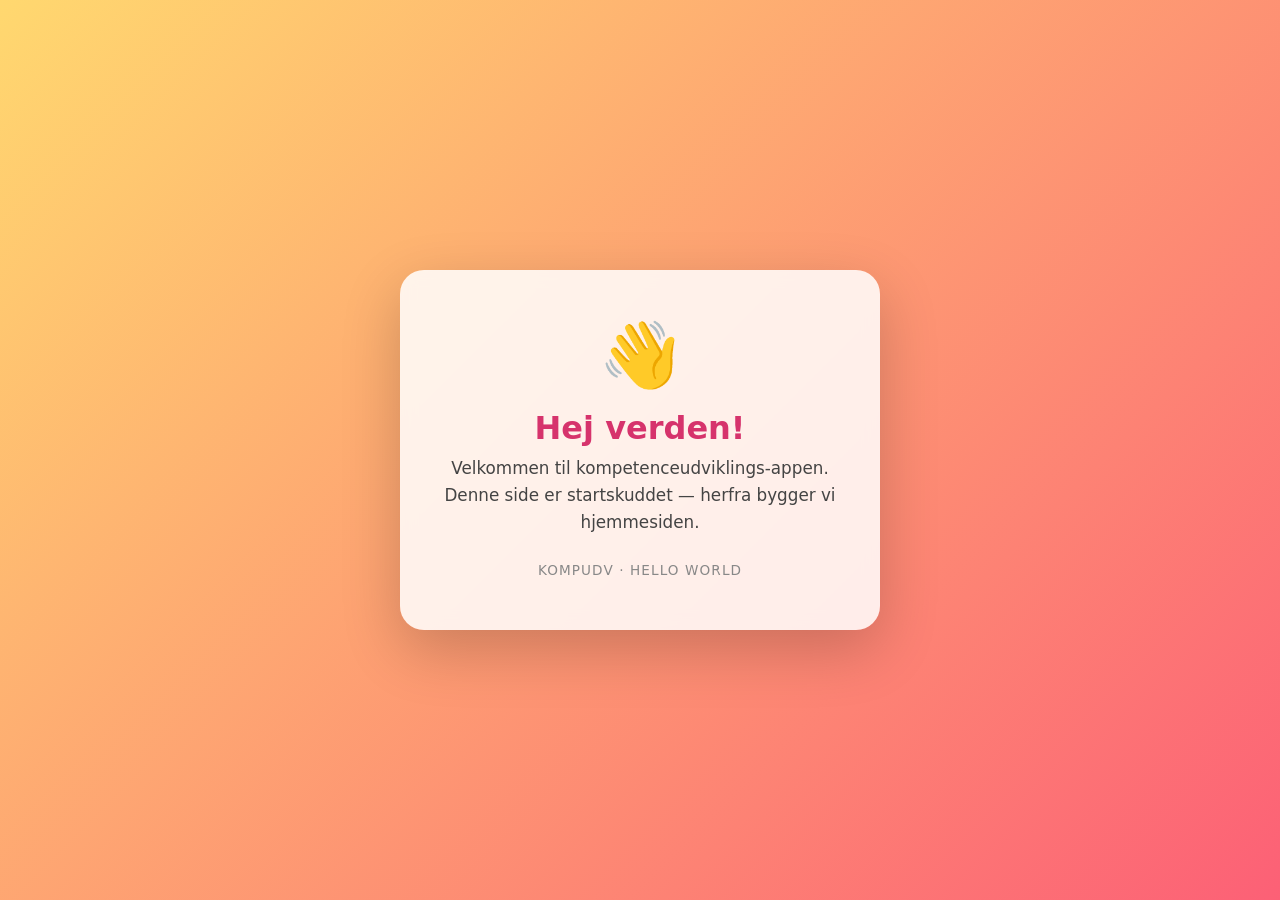
==== index.html @ 4b9945a5 "Add cheerful Hello World index.html Startpunkt for kompetenceudviklings-appens hjemmeside.  Co-Autho" ====
<!DOCTYPE html>
<html lang="da">
<head>
  <meta charset="UTF-8" />
  <meta name="viewport" content="width=device-width, initial-scale=1.0" />
  <title>Kompetenceudvikling — Hello World</title>
  <style>
    :root {
      color-scheme: light dark;
    }

    * {
      box-sizing: border-box;
      margin: 0;
      padding: 0;
    }

    body {
      min-height: 100vh;
      display: grid;
      place-items: center;
      font-family: system-ui, -apple-system, "Segoe UI", Roboto, sans-serif;
      background: linear-gradient(135deg, #ffd86f 0%, #fc6076 100%);
      color: #1a1a2e;
      text-align: center;
      padding: 2rem;
    }

    .card {
      background: rgba(255, 255, 255, 0.85);
      backdrop-filter: blur(8px);
      border-radius: 24px;
      padding: 3rem 2.5rem;
      box-shadow: 0 20px 60px rgba(0, 0, 0, 0.2);
      max-width: 480px;
      animation: pop 0.6s cubic-bezier(0.18, 0.89, 0.32, 1.28);
    }

    @keyframes pop {
      from { opacity: 0; transform: scale(0.8) translateY(20px); }
      to { opacity: 1; transform: scale(1) translateY(0); }
    }

    .wave {
      font-size: 4rem;
      display: inline-block;
      animation: wave 2s ease-in-out infinite;
      transform-origin: 70% 70%;
    }

    @keyframes wave {
      0%, 60%, 100% { transform: rotate(0deg); }
      10%, 30% { transform: rotate(14deg); }
      20% { transform: rotate(-8deg); }
      40% { transform: rotate(-4deg); }
      50% { transform: rotate(10deg); }
    }

    h1 {
      font-size: 2rem;
      margin: 1rem 0 0.5rem;
      color: #d6336c;
    }

    p {
      font-size: 1.05rem;
      line-height: 1.6;
      color: #444;
    }

    .tag {
      margin-top: 1.5rem;
      font-size: 0.85rem;
      letter-spacing: 0.08em;
      text-transform: uppercase;
      color: #888;
    }
  </style>
</head>
<body>
  <main class="card">
    <span class="wave" role="img" aria-label="vinkende hånd">👋</span>
    <h1>Hej verden!</h1>
    <p>Velkommen til kompetenceudviklings-appen. Denne side er startskuddet — herfra bygger vi hjemmesiden.</p>
    <p class="tag">Kompudv · Hello World</p>
  </main>
</body>
</html>
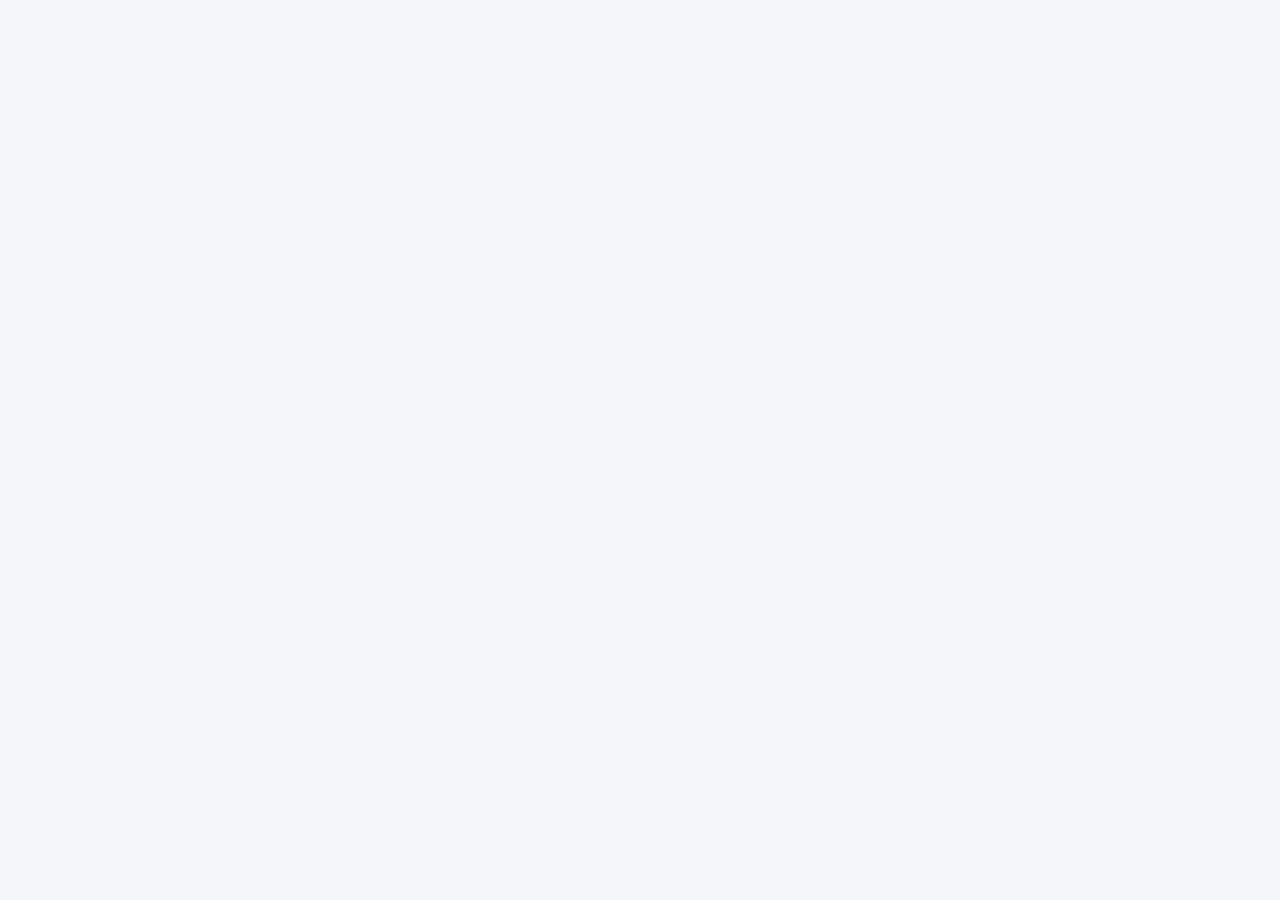
==== commit 3f0fe849: "Byg foerste version af kompetenceudviklings-appen - index.html: app-skal med login-, app- og admin-v" ====
--- a/index.html
+++ b/index.html
@@ -3,86 +3,158 @@
 <head>
   <meta charset="UTF-8" />
   <meta name="viewport" content="width=device-width, initial-scale=1.0" />
-  <title>Kompetenceudvikling — Hello World</title>
-  <style>
-    :root {
-      color-scheme: light dark;
-    }
-
-    * {
-      box-sizing: border-box;
-      margin: 0;
-      padding: 0;
-    }
-
-    body {
-      min-height: 100vh;
-      display: grid;
-      place-items: center;
-      font-family: system-ui, -apple-system, "Segoe UI", Roboto, sans-serif;
-      background: linear-gradient(135deg, #ffd86f 0%, #fc6076 100%);
-      color: #1a1a2e;
-      text-align: center;
-      padding: 2rem;
-    }
-
-    .card {
-      background: rgba(255, 255, 255, 0.85);
-      backdrop-filter: blur(8px);
-      border-radius: 24px;
-      padding: 3rem 2.5rem;
-      box-shadow: 0 20px 60px rgba(0, 0, 0, 0.2);
-      max-width: 480px;
-      animation: pop 0.6s cubic-bezier(0.18, 0.89, 0.32, 1.28);
-    }
-
-    @keyframes pop {
-      from { opacity: 0; transform: scale(0.8) translateY(20px); }
-      to { opacity: 1; transform: scale(1) translateY(0); }
-    }
-
-    .wave {
-      font-size: 4rem;
-      display: inline-block;
-      animation: wave 2s ease-in-out infinite;
-      transform-origin: 70% 70%;
-    }
-
-    @keyframes wave {
-      0%, 60%, 100% { transform: rotate(0deg); }
-      10%, 30% { transform: rotate(14deg); }
-      20% { transform: rotate(-8deg); }
-      40% { transform: rotate(-4deg); }
-      50% { transform: rotate(10deg); }
-    }
-
-    h1 {
-      font-size: 2rem;
-      margin: 1rem 0 0.5rem;
-      color: #d6336c;
-    }
-
-    p {
-      font-size: 1.05rem;
-      line-height: 1.6;
-      color: #444;
-    }
-
-    .tag {
-      margin-top: 1.5rem;
-      font-size: 0.85rem;
-      letter-spacing: 0.08em;
-      text-transform: uppercase;
-      color: #888;
-    }
-  </style>
+  <meta name="color-scheme" content="light dark" />
+  <title>Kompetenceudviklingsapp</title>
+  <link rel="icon" href="data:image/svg+xml,%3Csvg xmlns='http://www.w3.org/2000/svg' viewBox='0 0 100 100'%3E%3Crect width='100' height='100' rx='20' fill='%232b6cb0'/%3E%3Cpath d='M28 54l16 16 30-38' stroke='white' stroke-width='10' fill='none' stroke-linecap='round' stroke-linejoin='round'/%3E%3C/svg%3E" />
+  <link rel="stylesheet" href="css/styles.css" />
 </head>
 <body>
-  <main class="card">
-    <span class="wave" role="img" aria-label="vinkende hånd">👋</span>
-    <h1>Hej verden!</h1>
-    <p>Velkommen til kompetenceudviklings-appen. Denne side er startskuddet — herfra bygger vi hjemmesiden.</p>
-    <p class="tag">Kompudv · Hello World</p>
-  </main>
+  <div id="app" hidden>
+
+    <!-- ================= LOGIN ================= -->
+    <section id="view-auth" class="view">
+      <div class="auth-card">
+        <div class="brand">
+          <span class="brand-icon" aria-hidden="true">✓</span>
+          <span class="brand-name">Kompetenceudvikling</span>
+        </div>
+        <h1 id="auth-title">Log ind</h1>
+        <p class="muted">Center for Undervisningsudvikling og Digitale Medier (CAE) · Aarhus Universitet</p>
+
+        <form id="form-auth" novalidate>
+          <label id="field-name" hidden>
+            Navn
+            <input type="text" name="fullName" autocomplete="name" />
+          </label>
+          <label>
+            E-mail
+            <input type="email" name="email" autocomplete="email" required />
+          </label>
+          <label>
+            Password
+            <input type="password" name="password" autocomplete="current-password" minlength="8" required />
+          </label>
+          <p id="auth-error" class="error" role="alert" hidden></p>
+          <button type="submit" class="btn btn-primary" id="auth-submit">Log ind</button>
+        </form>
+
+        <p class="switch">
+          <span id="switch-to-signup">
+            Ny bruger? <button type="button" class="linklike" data-mode="signup">Opret konto</button>
+          </span>
+          <span id="switch-to-login" hidden>
+            Har du en konto? <button type="button" class="linklike" data-mode="login">Log ind</button>
+          </span>
+        </p>
+      </div>
+    </section>
+
+    <!-- ================= APP ================= -->
+    <section id="view-main" class="view" hidden>
+      <header class="topbar">
+        <button id="app-icon" class="app-icon" title="Kompetenceudvikling" aria-label="App-ikon">✓</button>
+        <div class="topbar-title">Kompetenceudvikling</div>
+        <div class="topbar-right">
+          <span id="who" class="muted"></span>
+          <button id="btn-logout" class="btn btn-ghost">Log ud</button>
+        </div>
+      </header>
+
+      <main class="container">
+        <p class="intro">Velkommen til din Kompetenceudviklingsapp</p>
+
+        <div class="grid">
+          <div class="panel">
+            <h2>Ny registrering</h2>
+            <form id="form-competence" novalidate>
+              <div class="row-2">
+                <label>
+                  Dato
+                  <input type="date" name="activity_date" required />
+                </label>
+                <label>
+                  Varighed
+                  <span class="inline">
+                    <input type="number" name="duration_value" min="0" step="0.5" inputmode="decimal" required />
+                    <select name="duration_unit">
+                      <option value="timer">timer</option>
+                      <option value="dage">dage</option>
+                    </select>
+                  </span>
+                </label>
+              </div>
+              <label>
+                Aktivitetstype
+                <select name="activity_type" required>
+                  <option value="Kursus m/ bevis">Kursus m/ bevis</option>
+                  <option value="Kursus">Kursus</option>
+                  <option value="Praktik">Praktik</option>
+                  <option value="Andet">Andet</option>
+                </select>
+              </label>
+              <label>
+                Titel
+                <textarea name="title" rows="3" required placeholder="Beskriv aktiviteten…"></textarea>
+              </label>
+              <p id="competence-error" class="error" role="alert" hidden></p>
+              <button type="submit" class="btn btn-primary">Gem registrering</button>
+            </form>
+          </div>
+
+          <div class="panel">
+            <h2>Mine registreringer <span id="count-badge" class="badge">0</span></h2>
+            <div id="competence-list" class="list">
+              <p class="muted">Ingen registreringer endnu.</p>
+            </div>
+          </div>
+        </div>
+      </main>
+    </section>
+
+    <!-- ================= ADMIN ================= -->
+    <section id="view-admin" class="view" hidden>
+      <header class="topbar topbar-admin">
+        <button id="admin-back" class="btn btn-ghost">← Tilbage</button>
+        <div class="topbar-title">Admin</div>
+        <div class="topbar-right"></div>
+      </header>
+
+      <main class="container">
+        <div class="grid">
+          <div class="panel">
+            <h2>Brugere</h2>
+            <div id="admin-users" class="list"><p class="muted">Indlæser…</p></div>
+          </div>
+          <div class="panel">
+            <div class="panel-head">
+              <h2 id="admin-detail-title">Vælg en bruger</h2>
+              <button id="admin-export" class="btn btn-primary" hidden>Eksportér CSV</button>
+            </div>
+            <div id="admin-detail" class="list"><p class="muted">—</p></div>
+          </div>
+        </div>
+      </main>
+    </section>
+
+  </div>
+
+  <!-- Admin-oplåsning: dialog efter 7 klik -->
+  <dialog id="admin-dialog">
+    <form method="dialog" id="form-admin-unlock">
+      <h2>Admin-adgang</h2>
+      <label>
+        Password
+        <input type="password" name="password" autocomplete="off" />
+      </label>
+      <p id="admin-unlock-error" class="error" hidden>Forkert password.</p>
+      <menu>
+        <button value="cancel" class="btn btn-ghost">Annullér</button>
+        <button value="ok" class="btn btn-primary" id="admin-unlock-ok">Lås op</button>
+      </menu>
+    </form>
+  </dialog>
+
+  <noscript><p style="padding:2rem">Denne app kræver JavaScript.</p></noscript>
+  <script type="module" src="js/app.js"></script>
 </body>
 </html>
--- a/css/styles.css
+++ b/css/styles.css
@@ -0,0 +1,239 @@
+/* Kompetenceudviklingsapp — enkelt, responsivt design, light/dark */
+
+:root {
+  color-scheme: light dark;
+  --bg: #f4f6f9;
+  --surface: #ffffff;
+  --surface-2: #f0f3f7;
+  --border: #d8dee6;
+  --text: #1b2733;
+  --muted: #5c6b7a;
+  --primary: #2b6cb0;
+  --primary-text: #ffffff;
+  --danger: #c0392b;
+  --radius: 12px;
+  --shadow: 0 1px 3px rgba(16, 24, 40, .08), 0 8px 24px rgba(16, 24, 40, .06);
+  --maxw: 1100px;
+}
+
+@media (prefers-color-scheme: dark) {
+  :root {
+    --bg: #10151b;
+    --surface: #1a222c;
+    --surface-2: #212b36;
+    --border: #33404d;
+    --text: #e6ebf1;
+    --muted: #9aa9b8;
+    --primary: #4f9ce0;
+    --primary-text: #0a0f14;
+    --danger: #e57368;
+    --shadow: 0 1px 3px rgba(0, 0, 0, .4), 0 8px 24px rgba(0, 0, 0, .3);
+  }
+}
+
+* { box-sizing: border-box; margin: 0; padding: 0; }
+
+html, body { height: 100%; }
+
+body {
+  font-family: system-ui, -apple-system, "Segoe UI", Roboto, sans-serif;
+  background: var(--bg);
+  color: var(--text);
+  line-height: 1.5;
+  -webkit-font-smoothing: antialiased;
+}
+
+h1 { font-size: 1.5rem; }
+h2 { font-size: 1.1rem; margin-bottom: .75rem; }
+
+.muted { color: var(--muted); font-size: .9rem; }
+.error { color: var(--danger); font-size: .9rem; margin: .25rem 0; }
+[hidden] { display: none !important; }
+
+/* ---------- Knapper og felter ---------- */
+.btn {
+  font: inherit;
+  padding: .55rem 1rem;
+  border-radius: 10px;
+  border: 1px solid transparent;
+  cursor: pointer;
+  transition: filter .12s ease, background .12s ease;
+}
+.btn:active { filter: brightness(.94); }
+.btn-primary { background: var(--primary); color: var(--primary-text); }
+.btn-primary:hover { filter: brightness(1.06); }
+.btn-ghost { background: transparent; border-color: var(--border); color: var(--text); }
+.btn-ghost:hover { background: var(--surface-2); }
+.btn-danger { background: transparent; color: var(--danger); border-color: var(--border); padding: .3rem .6rem; font-size: .85rem; }
+
+.linklike {
+  background: none; border: none; color: var(--primary);
+  cursor: pointer; font: inherit; text-decoration: underline; padding: 0;
+}
+
+label { display: block; font-size: .9rem; font-weight: 600; margin-bottom: .75rem; }
+
+input, select, textarea {
+  font: inherit;
+  width: 100%;
+  margin-top: .3rem;
+  padding: .55rem .7rem;
+  border: 1px solid var(--border);
+  border-radius: 10px;
+  background: var(--surface);
+  color: var(--text);
+  font-weight: 400;
+}
+textarea { resize: vertical; }
+input:focus, select:focus, textarea:focus {
+  outline: 2px solid var(--primary);
+  outline-offset: 1px;
+  border-color: var(--primary);
+}
+
+.inline { display: flex; gap: .5rem; margin-top: .3rem; }
+.inline input { margin-top: 0; }
+.inline select { margin-top: 0; width: 7.5rem; flex: none; }
+
+.row-2 { display: grid; grid-template-columns: 1fr 1fr; gap: 1rem; }
+@media (max-width: 560px) { .row-2 { grid-template-columns: 1fr; } }
+
+/* ---------- Login ---------- */
+.view { min-height: 100%; }
+
+#view-auth {
+  display: grid;
+  place-items: center;
+  padding: 2rem 1rem;
+}
+.auth-card {
+  background: var(--surface);
+  border: 1px solid var(--border);
+  border-radius: var(--radius);
+  box-shadow: var(--shadow);
+  padding: 2rem;
+  width: 100%;
+  max-width: 400px;
+}
+.brand { display: flex; align-items: center; gap: .5rem; margin-bottom: 1.25rem; }
+.brand-icon {
+  display: grid; place-items: center;
+  width: 32px; height: 32px; border-radius: 9px;
+  background: var(--primary); color: var(--primary-text); font-weight: 700;
+}
+.brand-name { font-weight: 700; }
+.auth-card h1 { margin-bottom: .25rem; }
+.auth-card form { margin-top: 1.25rem; }
+.auth-card .btn-primary { width: 100%; margin-top: .25rem; }
+.switch { margin-top: 1rem; font-size: .9rem; color: var(--muted); }
+
+/* ---------- Topbar ---------- */
+.topbar {
+  display: flex;
+  align-items: center;
+  gap: .75rem;
+  padding: .6rem 1rem;
+  background: var(--surface);
+  border-bottom: 1px solid var(--border);
+  position: sticky;
+  top: 0;
+  z-index: 10;
+}
+.topbar-admin { background: var(--surface-2); }
+.topbar-title { font-weight: 700; }
+.topbar-right { margin-left: auto; display: flex; align-items: center; gap: .75rem; }
+.topbar-right #who { max-width: 40vw; overflow: hidden; text-overflow: ellipsis; white-space: nowrap; }
+
+.app-icon {
+  width: 34px; height: 34px;
+  border-radius: 9px;
+  border: none;
+  background: var(--primary);
+  color: var(--primary-text);
+  font-weight: 700;
+  font-size: 1rem;
+  cursor: pointer;
+  user-select: none;
+}
+.app-icon:active { filter: brightness(.9); }
+
+/* ---------- Indhold ---------- */
+.container { max-width: var(--maxw); margin: 0 auto; padding: 1.5rem 1rem 3rem; }
+.intro { font-size: 1.15rem; font-weight: 600; margin-bottom: 1.25rem; }
+
+.grid { display: grid; grid-template-columns: minmax(300px, 380px) 1fr; gap: 1.25rem; align-items: start; }
+@media (max-width: 860px) { .grid { grid-template-columns: 1fr; } }
+
+.panel {
+  background: var(--surface);
+  border: 1px solid var(--border);
+  border-radius: var(--radius);
+  box-shadow: var(--shadow);
+  padding: 1.25rem;
+}
+.panel-head { display: flex; align-items: center; justify-content: space-between; gap: 1rem; margin-bottom: .75rem; }
+.panel-head h2 { margin-bottom: 0; }
+.panel form .btn-primary { width: 100%; margin-top: .25rem; }
+
+.badge {
+  display: inline-block;
+  min-width: 1.5rem;
+  padding: 0 .4rem;
+  border-radius: 999px;
+  background: var(--surface-2);
+  border: 1px solid var(--border);
+  font-size: .8rem;
+  text-align: center;
+  color: var(--muted);
+}
+
+/* ---------- Lister ---------- */
+.list { display: flex; flex-direction: column; gap: .6rem; }
+
+.item {
+  border: 1px solid var(--border);
+  border-radius: 10px;
+  padding: .75rem .85rem;
+  background: var(--surface);
+}
+.item-top { display: flex; align-items: baseline; justify-content: space-between; gap: .5rem; flex-wrap: wrap; }
+.item-type { font-weight: 700; font-size: .92rem; }
+.item-meta { color: var(--muted); font-size: .85rem; }
+.item-title { margin-top: .35rem; white-space: pre-wrap; word-break: break-word; }
+.item-actions { margin-top: .5rem; display: flex; justify-content: flex-end; }
+
+.user-row {
+  display: flex; align-items: center; justify-content: space-between;
+  gap: .5rem;
+  border: 1px solid var(--border);
+  border-radius: 10px;
+  padding: .6rem .75rem;
+  background: var(--surface);
+  cursor: pointer;
+  text-align: left;
+  font: inherit;
+  color: var(--text);
+  width: 100%;
+}
+.user-row:hover { background: var(--surface-2); }
+.user-row.active { border-color: var(--primary); outline: 1px solid var(--primary); }
+.user-row .tag {
+  font-size: .7rem; font-weight: 700; letter-spacing: .04em;
+  background: var(--primary); color: var(--primary-text);
+  border-radius: 6px; padding: .1rem .35rem;
+}
+
+/* ---------- Dialog ---------- */
+dialog {
+  border: 1px solid var(--border);
+  border-radius: var(--radius);
+  padding: 1.5rem;
+  background: var(--surface);
+  color: var(--text);
+  max-width: 340px;
+  width: calc(100% - 2rem);
+  box-shadow: var(--shadow);
+}
+dialog::backdrop { background: rgba(0, 0, 0, .45); }
+dialog h2 { margin-bottom: 1rem; }
+dialog menu { display: flex; justify-content: flex-end; gap: .5rem; margin-top: 1.25rem; padding: 0; list-style: none; }
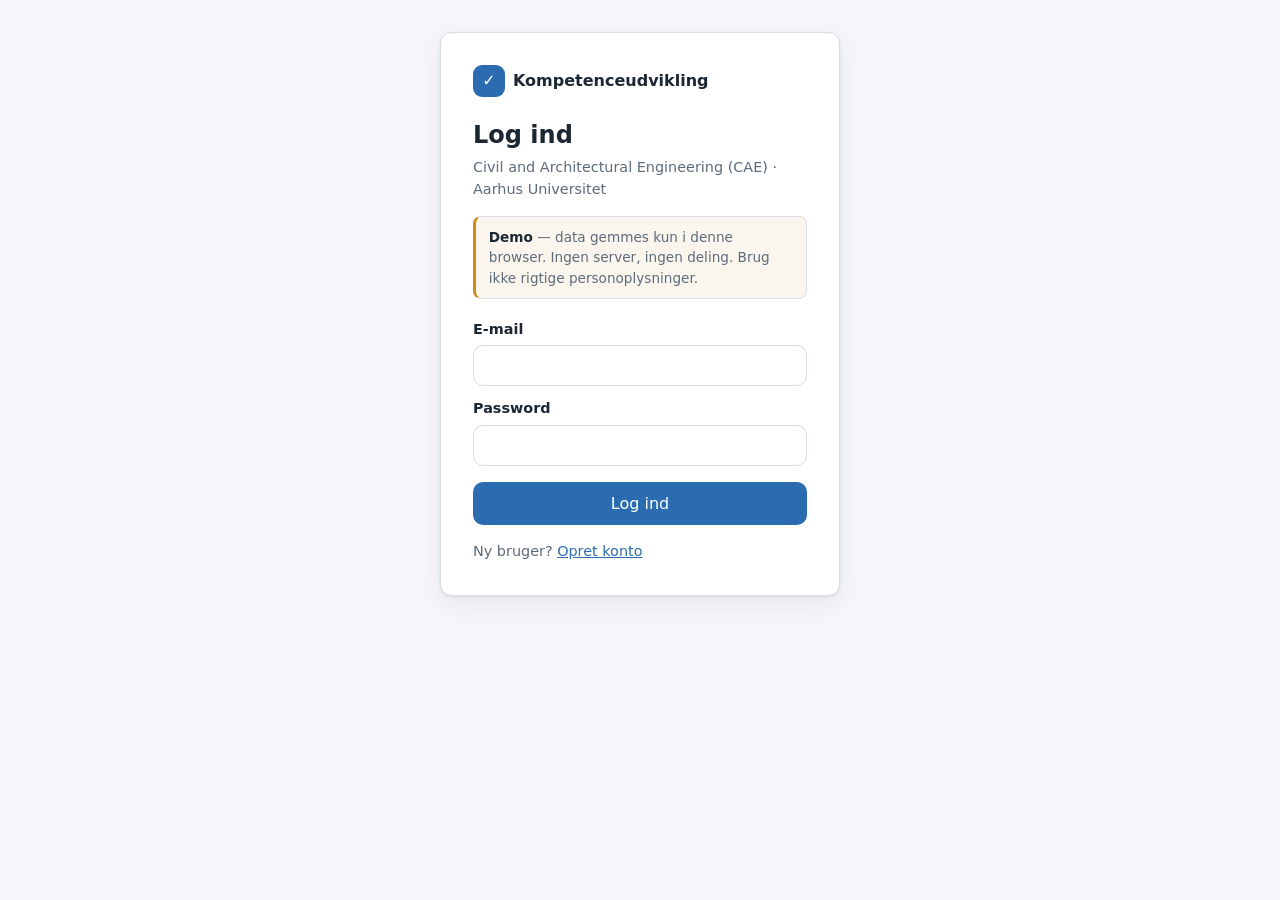
==== commit 426d4341: "Tilfoej lokalt demo-backend og HTML-udgave af opsaetningsvejledningen Appen kan nu koere helt uden s" ====
--- a/index.html
+++ b/index.html
@@ -19,7 +19,12 @@
           <span class="brand-name">Kompetenceudvikling</span>
         </div>
         <h1 id="auth-title">Log ind</h1>
-        <p class="muted">Center for Undervisningsudvikling og Digitale Medier (CAE) · Aarhus Universitet</p>
+        <p class="muted">Civil and Architectural Engineering (CAE) · Aarhus Universitet</p>
+
+        <p class="demo-banner" hidden>
+          <strong>Demo</strong> — data gemmes kun i denne browser. Ingen server, ingen deling.
+          Brug ikke rigtige personoplysninger.
+        </p>
 
         <form id="form-auth" novalidate>
           <label id="field-name" hidden>
@@ -61,6 +66,11 @@
       </header>
 
       <main class="container">
+        <p class="demo-banner" hidden>
+          <strong>Demo</strong> — data gemmes kun i denne browser. Ingen server, ingen deling.
+          Brug ikke rigtige personoplysninger.
+        </p>
+
         <p class="intro">Velkommen til din Kompetenceudviklingsapp</p>
 
         <div class="grid">
--- a/css/styles.css
+++ b/css/styles.css
@@ -127,6 +127,20 @@
 .auth-card .btn-primary { width: 100%; margin-top: .25rem; }
 .switch { margin-top: 1rem; font-size: .9rem; color: var(--muted); }
 
+/* ---------- Demo-markering ---------- */
+.demo-banner {
+  margin: 1rem 0 0;
+  padding: .6rem .8rem;
+  border: 1px solid var(--border);
+  border-left: 3px solid #c98a1e;
+  border-radius: 8px;
+  background: color-mix(in srgb, #c98a1e 8%, var(--surface));
+  font-size: .85rem;
+  color: var(--muted);
+}
+.demo-banner strong { color: var(--text); }
+.container > .demo-banner { margin: 0 0 1rem; }
+
 /* ---------- Topbar ---------- */
 .topbar {
   display: flex;
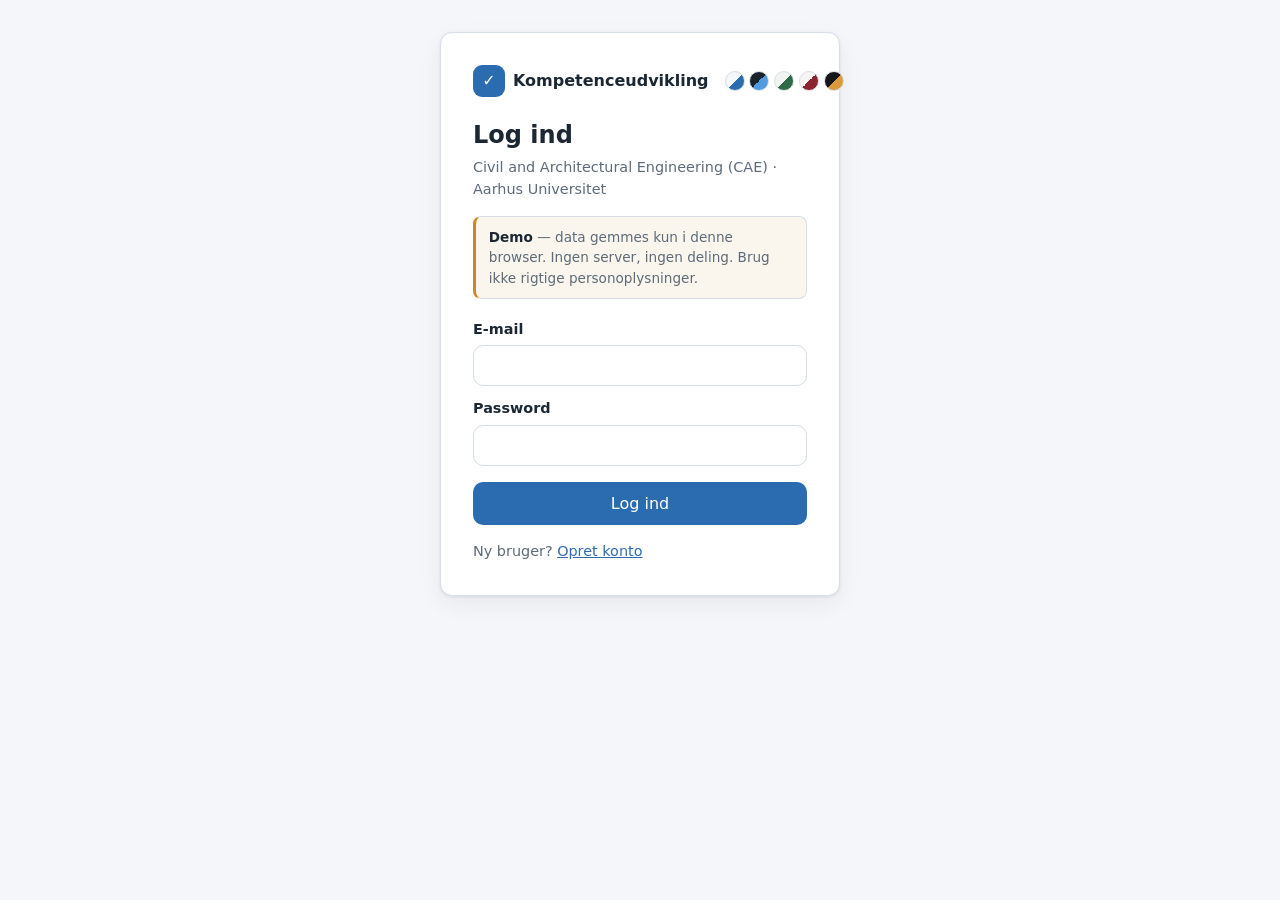
==== commit ec3bef3d: "Tilfoej redigering af registreringer og fem farvetemaer - Registreringer kan nu redigeres: "Rediger"" ====
--- a/index.html
+++ b/index.html
@@ -7,6 +7,13 @@
   <title>Kompetenceudviklingsapp</title>
   <link rel="icon" href="data:image/svg+xml,%3Csvg xmlns='http://www.w3.org/2000/svg' viewBox='0 0 100 100'%3E%3Crect width='100' height='100' rx='20' fill='%232b6cb0'/%3E%3Cpath d='M28 54l16 16 30-38' stroke='white' stroke-width='10' fill='none' stroke-linecap='round' stroke-linejoin='round'/%3E%3C/svg%3E" />
   <link rel="stylesheet" href="css/styles.css" />
+  <script>
+    // Sæt valgt tema før første maling, så siden ikke blinker i det forkerte tema.
+    try {
+      var t = localStorage.getItem("kompudv-theme");
+      if (t) document.documentElement.setAttribute("data-app-theme", t);
+    } catch (e) { /* privat vindue */ }
+  </script>
 </head>
 <body>
   <div id="app" hidden>
@@ -14,9 +21,12 @@
     <!-- ================= LOGIN ================= -->
     <section id="view-auth" class="view">
       <div class="auth-card">
-        <div class="brand">
-          <span class="brand-icon" aria-hidden="true">✓</span>
-          <span class="brand-name">Kompetenceudvikling</span>
+        <div class="card-top">
+          <div class="brand">
+            <span class="brand-icon" aria-hidden="true">✓</span>
+            <span class="brand-name">Kompetenceudvikling</span>
+          </div>
+          <div class="theme-picker" data-theme-picker role="group" aria-label="Vælg tema"></div>
         </div>
         <h1 id="auth-title">Log ind</h1>
         <p class="muted">Civil and Architectural Engineering (CAE) · Aarhus Universitet</p>
@@ -60,6 +70,7 @@
         <button id="app-icon" class="app-icon" title="Kompetenceudvikling" aria-label="App-ikon">✓</button>
         <div class="topbar-title">Kompetenceudvikling</div>
         <div class="topbar-right">
+          <div class="theme-picker" data-theme-picker role="group" aria-label="Vælg tema"></div>
           <span id="who" class="muted"></span>
           <button id="btn-logout" class="btn btn-ghost">Log ud</button>
         </div>
@@ -74,23 +85,24 @@
         <p class="intro">Velkommen til din Kompetenceudviklingsapp</p>
 
         <div class="grid">
-          <div class="panel">
-            <h2>Ny registrering</h2>
+          <div class="panel" id="panel-form">
+            <h2 id="form-heading">Ny registrering</h2>
             <form id="form-competence" novalidate>
+              <label>
+                Dato
+                <input type="date" name="activity_date" required />
+              </label>
               <div class="row-2">
                 <label>
-                  Dato
-                  <input type="date" name="activity_date" required />
+                  Varighed
+                  <input type="number" name="duration_value" min="0" step="0.5" inputmode="decimal" required />
                 </label>
                 <label>
-                  Varighed
-                  <span class="inline">
-                    <input type="number" name="duration_value" min="0" step="0.5" inputmode="decimal" required />
-                    <select name="duration_unit">
-                      <option value="timer">timer</option>
-                      <option value="dage">dage</option>
-                    </select>
-                  </span>
+                  Enhed
+                  <select name="duration_unit">
+                    <option value="timer">timer</option>
+                    <option value="dage">dage</option>
+                  </select>
                 </label>
               </div>
               <label>
@@ -107,7 +119,10 @@
                 <textarea name="title" rows="3" required placeholder="Beskriv aktiviteten…"></textarea>
               </label>
               <p id="competence-error" class="error" role="alert" hidden></p>
-              <button type="submit" class="btn btn-primary">Gem registrering</button>
+              <div class="form-actions">
+                <button type="submit" class="btn btn-primary" id="competence-submit">Gem registrering</button>
+                <button type="button" class="btn btn-ghost" id="competence-cancel" hidden>Annullér</button>
+              </div>
             </form>
           </div>
 
@@ -126,7 +141,9 @@
       <header class="topbar topbar-admin">
         <button id="admin-back" class="btn btn-ghost">← Tilbage</button>
         <div class="topbar-title">Admin</div>
-        <div class="topbar-right"></div>
+        <div class="topbar-right">
+          <div class="theme-picker" data-theme-picker role="group" aria-label="Vælg tema"></div>
+        </div>
       </header>
 
       <main class="container">
--- a/css/styles.css
+++ b/css/styles.css
@@ -1,7 +1,15 @@
 /* Kompetenceudviklingsapp — enkelt, responsivt design, light/dark */
 
+/* ---------- Temaer ----------
+   Fem valgbare temaer, styret af data-app-theme på <html>.
+   Uden et valg følger appen styresystemets lys/mørk-indstilling. */
+
 :root {
-  color-scheme: light dark;
+  --radius: 12px;
+  --maxw: 1100px;
+
+  /* Standard: Lys blå */
+  color-scheme: light;
   --bg: #f4f6f9;
   --surface: #ffffff;
   --surface-2: #f0f3f7;
@@ -11,13 +19,13 @@
   --primary: #2b6cb0;
   --primary-text: #ffffff;
   --danger: #c0392b;
-  --radius: 12px;
   --shadow: 0 1px 3px rgba(16, 24, 40, .08), 0 8px 24px rgba(16, 24, 40, .06);
-  --maxw: 1100px;
-}
-
+}
+
+/* Mørkt styresystem — kun når brugeren ikke selv har valgt et tema */
 @media (prefers-color-scheme: dark) {
-  :root {
+  :root:not([data-app-theme]) {
+    color-scheme: dark;
     --bg: #10151b;
     --surface: #1a222c;
     --surface-2: #212b36;
@@ -31,6 +39,76 @@
   }
 }
 
+:root[data-app-theme="lys"] {
+  color-scheme: light;
+  --bg: #f4f6f9;
+  --surface: #ffffff;
+  --surface-2: #f0f3f7;
+  --border: #d8dee6;
+  --text: #1b2733;
+  --muted: #5c6b7a;
+  --primary: #2b6cb0;
+  --primary-text: #ffffff;
+  --danger: #c0392b;
+  --shadow: 0 1px 3px rgba(16, 24, 40, .08), 0 8px 24px rgba(16, 24, 40, .06);
+}
+
+:root[data-app-theme="moerk"] {
+  color-scheme: dark;
+  --bg: #10151b;
+  --surface: #1a222c;
+  --surface-2: #212b36;
+  --border: #33404d;
+  --text: #e6ebf1;
+  --muted: #9aa9b8;
+  --primary: #4f9ce0;
+  --primary-text: #0a0f14;
+  --danger: #e57368;
+  --shadow: 0 1px 3px rgba(0, 0, 0, .4), 0 8px 24px rgba(0, 0, 0, .3);
+}
+
+:root[data-app-theme="skov"] {
+  color-scheme: light;
+  --bg: #f1f5f1;
+  --surface: #ffffff;
+  --surface-2: #e8efe8;
+  --border: #cddccd;
+  --text: #17241d;
+  --muted: #55695e;
+  --primary: #2f6b47;
+  --primary-text: #ffffff;
+  --danger: #b23a2c;
+  --shadow: 0 1px 3px rgba(23, 36, 29, .08), 0 8px 24px rgba(23, 36, 29, .07);
+}
+
+:root[data-app-theme="bordeaux"] {
+  color-scheme: light;
+  --bg: #f8f4f4;
+  --surface: #ffffff;
+  --surface-2: #f2e8e9;
+  --border: #e0cdcf;
+  --text: #291a1d;
+  --muted: #6e585c;
+  --primary: #8c2432;
+  --primary-text: #ffffff;
+  --danger: #a8342a;
+  --shadow: 0 1px 3px rgba(41, 26, 29, .08), 0 8px 24px rgba(41, 26, 29, .07);
+}
+
+:root[data-app-theme="nat"] {
+  color-scheme: dark;
+  --bg: #0b0b0d;
+  --surface: #15161a;
+  --surface-2: #1e2025;
+  --border: #33363e;
+  --text: #eae7e1;
+  --muted: #9b968d;
+  --primary: #d99a3c;
+  --primary-text: #17140e;
+  --danger: #e0796a;
+  --shadow: 0 1px 3px rgba(0, 0, 0, .5), 0 8px 24px rgba(0, 0, 0, .4);
+}
+
 * { box-sizing: border-box; margin: 0; padding: 0; }
 
 html, body { height: 100%; }
@@ -65,6 +143,7 @@
 .btn-ghost { background: transparent; border-color: var(--border); color: var(--text); }
 .btn-ghost:hover { background: var(--surface-2); }
 .btn-danger { background: transparent; color: var(--danger); border-color: var(--border); padding: .3rem .6rem; font-size: .85rem; }
+.btn-small { padding: .3rem .6rem; font-size: .85rem; }
 
 .linklike {
   background: none; border: none; color: var(--primary);
@@ -91,12 +170,29 @@
   border-color: var(--primary);
 }
 
-.inline { display: flex; gap: .5rem; margin-top: .3rem; }
-.inline input { margin-top: 0; }
-.inline select { margin-top: 0; width: 7.5rem; flex: none; }
-
 .row-2 { display: grid; grid-template-columns: 1fr 1fr; gap: 1rem; }
 @media (max-width: 560px) { .row-2 { grid-template-columns: 1fr; } }
+
+/* ---------- Temavælger ---------- */
+.theme-picker { display: flex; gap: .3rem; align-items: center; }
+.swatch {
+  width: 20px;
+  height: 20px;
+  padding: 0;
+  border-radius: 50%;
+  border: 1px solid var(--border);
+  cursor: pointer;
+  transition: transform .12s ease, box-shadow .12s ease;
+}
+.swatch:hover { transform: scale(1.18); }
+.swatch[aria-pressed="true"] {
+  box-shadow: 0 0 0 2px var(--surface), 0 0 0 3.5px var(--primary);
+}
+.swatch--lys      { background: linear-gradient(135deg, #f4f6f9 50%, #2b6cb0 50%); }
+.swatch--moerk    { background: linear-gradient(135deg, #1a222c 50%, #4f9ce0 50%); }
+.swatch--skov     { background: linear-gradient(135deg, #f1f5f1 50%, #2f6b47 50%); }
+.swatch--bordeaux { background: linear-gradient(135deg, #f8f4f4 50%, #8c2432 50%); }
+.swatch--nat      { background: linear-gradient(135deg, #15161a 50%, #d99a3c 50%); }
 
 /* ---------- Login ---------- */
 .view { min-height: 100%; }
@@ -115,7 +211,11 @@
   width: 100%;
   max-width: 400px;
 }
-.brand { display: flex; align-items: center; gap: .5rem; margin-bottom: 1.25rem; }
+.card-top {
+  display: flex; align-items: center; justify-content: space-between;
+  gap: 1rem; margin-bottom: 1.25rem;
+}
+.brand { display: flex; align-items: center; gap: .5rem; }
 .brand-icon {
   display: grid; place-items: center;
   width: 32px; height: 32px; border-radius: 9px;
@@ -187,7 +287,11 @@
 }
 .panel-head { display: flex; align-items: center; justify-content: space-between; gap: 1rem; margin-bottom: .75rem; }
 .panel-head h2 { margin-bottom: 0; }
-.panel form .btn-primary { width: 100%; margin-top: .25rem; }
+.form-actions { display: flex; gap: .5rem; margin-top: .25rem; }
+.form-actions .btn { flex: 1 1 auto; }
+
+/* Panelet markeres, mens en registrering redigeres */
+#panel-form.is-editing { border-color: var(--primary); box-shadow: 0 0 0 1px var(--primary), var(--shadow); }
 
 .badge {
   display: inline-block;
@@ -214,7 +318,11 @@
 .item-type { font-weight: 700; font-size: .92rem; }
 .item-meta { color: var(--muted); font-size: .85rem; }
 .item-title { margin-top: .35rem; white-space: pre-wrap; word-break: break-word; }
-.item-actions { margin-top: .5rem; display: flex; justify-content: flex-end; }
+.item-actions { margin-top: .5rem; display: flex; justify-content: flex-end; gap: .4rem; }
+.item.is-editing { border-color: var(--primary); background: var(--surface-2); }
+
+/* Brugernavn skjules på små skærme, så temavælger og Log ud får plads */
+@media (max-width: 620px) { .topbar-right #who { display: none; } }
 
 .user-row {
   display: flex; align-items: center; justify-content: space-between;
